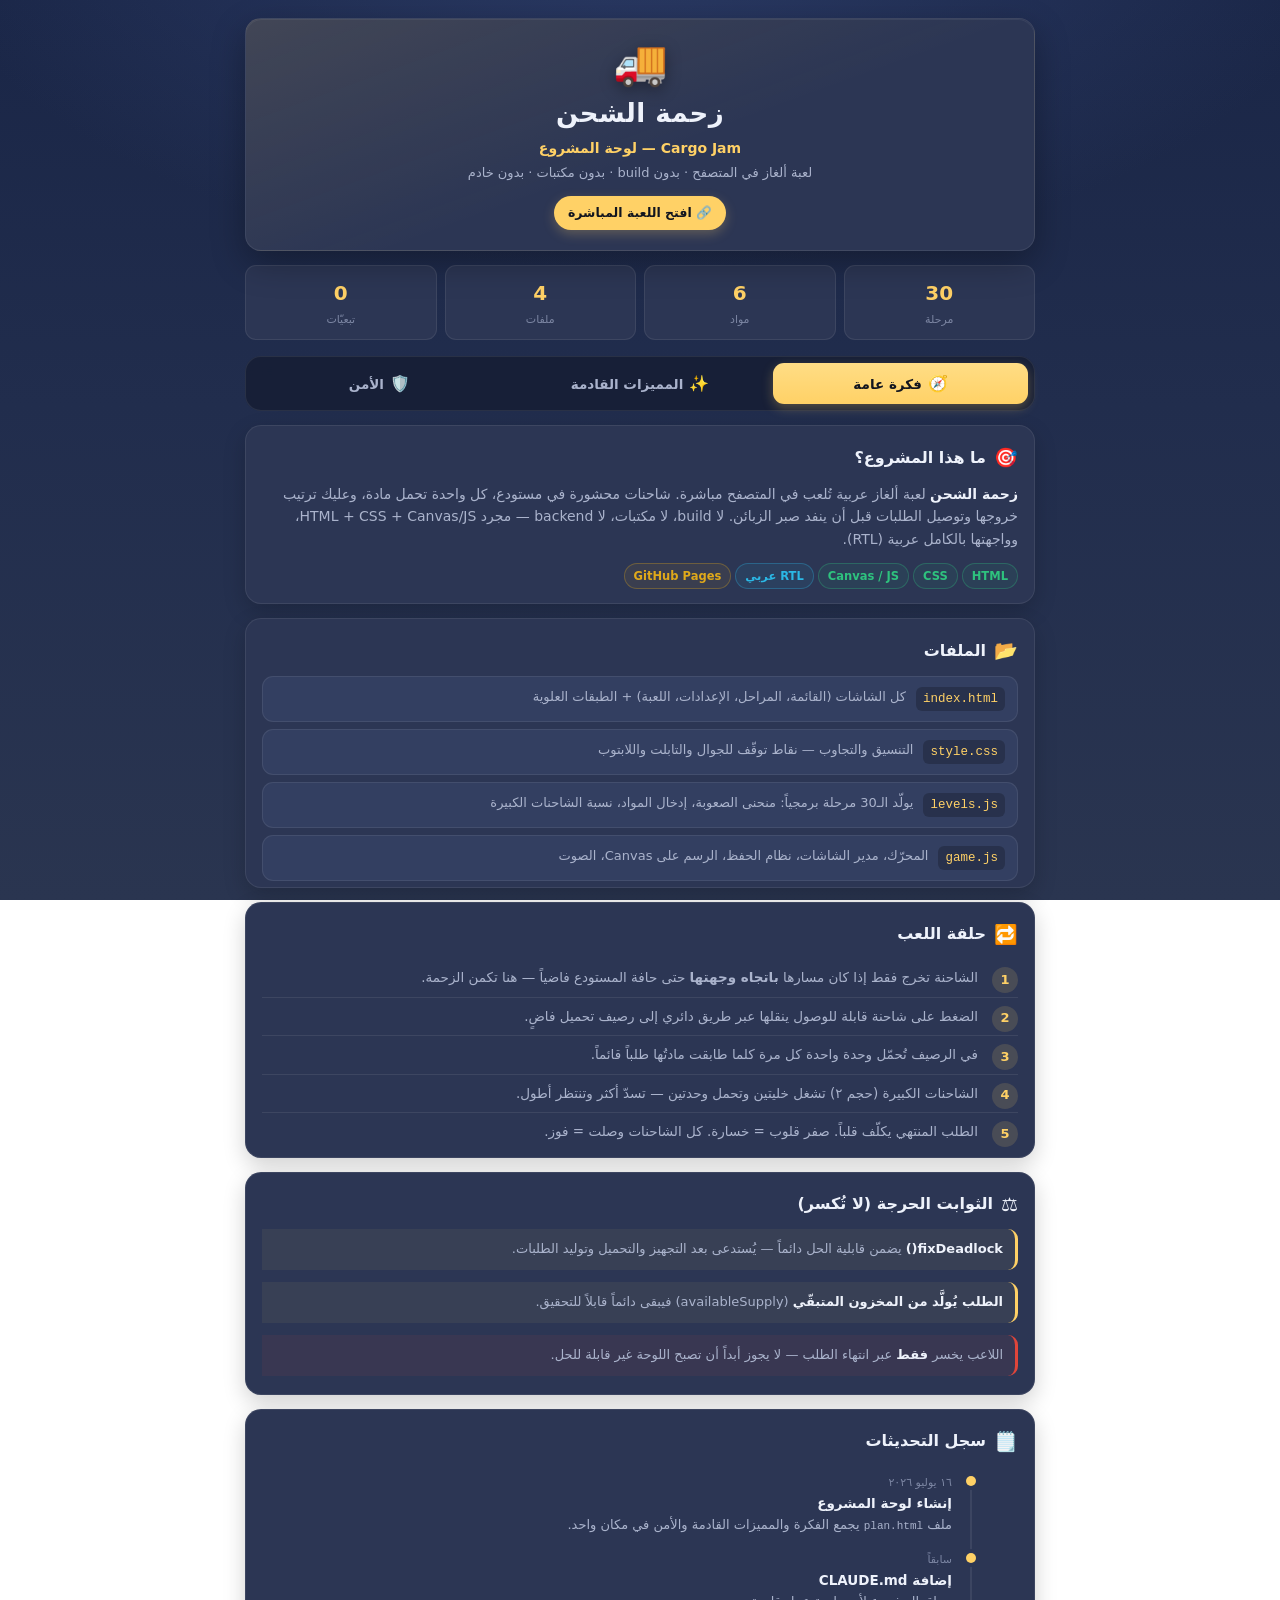
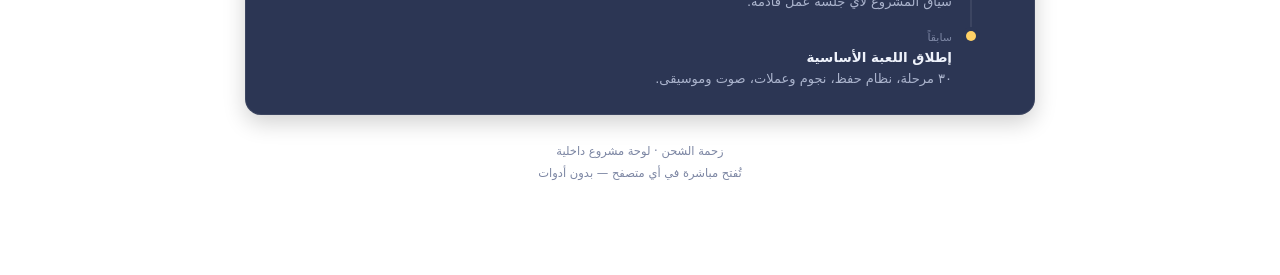
==== plan.html @ 8af2609c "Add project dashboard (plan.html): overview, roadmap, security tabs Co-Authored-By: Claude Opus 4.8 " ====
<!DOCTYPE html>
<html lang="ar" dir="rtl">
<head>
<meta charset="UTF-8" />
<meta name="viewport" content="width=device-width, initial-scale=1.0, viewport-fit=cover" />
<meta name="theme-color" content="#20305a" />
<title>لوحة مشروع — زحمة الشحن</title>
<style>
  :root{
    --bg-0:#1a2647; --bg-1:#212d4d; --bg-2:#2a3550;
    --card:#2c3654; --card-2:#333f61; --line:rgba(255,255,255,.08);
    --ink:#eef2fb; --ink-dim:#aab3cc; --ink-mut:#7c86a3;
    --gold:#ffd166; --gold-dim:#c8a44e;
    --green:#2ec27e; --amber:#e0a91a; --red:#e0453a; --blue:#2bb8e6;
    --radius:16px; --radius-sm:11px;
  }
  *{box-sizing:border-box; -webkit-tap-highlight-color:transparent;}
  html,body{margin:0; padding:0;}
  body{
    font-family:"Segoe UI", system-ui, -apple-system, "Helvetica Neue", Arial, sans-serif;
    color:var(--ink);
    background:
      radial-gradient(1200px 600px at 50% -10%, #2c3c68 0%, transparent 60%),
      linear-gradient(180deg, var(--bg-0) 0%, var(--bg-1) 45%, var(--bg-2) 100%);
    background-attachment:fixed;
    min-height:100dvh;
    line-height:1.6;
    -webkit-font-smoothing:antialiased;
  }
  .wrap{max-width:820px; margin:0 auto; padding:18px 15px 90px;}

  /* ---------- Header ---------- */
  .hero{
    text-align:center; padding:22px 16px 20px;
    background:linear-gradient(160deg, rgba(255,209,102,.10), rgba(255,209,102,0) 55%), var(--card);
    border:1px solid var(--line); border-radius:var(--radius);
    box-shadow:0 12px 34px rgba(0,0,0,.30);
    position:relative; overflow:hidden;
  }
  .hero::after{content:""; position:absolute; inset:0; border-radius:var(--radius);
    box-shadow:inset 0 1px 0 rgba(255,255,255,.06); pointer-events:none;}
  .hero .logo{font-size:44px; line-height:1; filter:drop-shadow(0 4px 8px rgba(0,0,0,.35));}
  .hero h1{margin:8px 0 2px; font-size:26px; letter-spacing:.5px;}
  .hero .sub{color:var(--gold); font-weight:700; font-size:14px; margin-bottom:4px;}
  .hero .tag{color:var(--ink-dim); font-size:13px;}
  .hero a.live{
    display:inline-flex; align-items:center; gap:6px; margin-top:12px;
    font-size:12.5px; font-weight:700; text-decoration:none;
    color:#12151f; background:var(--gold); padding:7px 14px; border-radius:999px;
    box-shadow:0 4px 12px rgba(255,209,102,.25);
  }

  /* ---------- Stat strip ---------- */
  .stats{display:grid; grid-template-columns:repeat(4,1fr); gap:8px; margin-top:14px;}
  .stat{background:var(--card); border:1px solid var(--line); border-radius:var(--radius-sm);
    padding:11px 6px; text-align:center;}
  .stat .n{font-size:20px; font-weight:800; color:var(--gold);}
  .stat .l{font-size:11px; color:var(--ink-mut); margin-top:2px;}

  /* ---------- Tabs ---------- */
  .tabs{position:sticky; top:8px; z-index:5; display:flex; gap:6px; margin:16px 0 14px;
    background:rgba(20,27,48,.72); backdrop-filter:blur(10px);
    padding:6px; border:1px solid var(--line); border-radius:var(--radius); }
  .tab{flex:1; border:0; cursor:pointer; font-family:inherit; font-weight:800; font-size:13.5px;
    color:var(--ink-dim); background:transparent; padding:11px 4px; border-radius:11px;
    transition:.18s; display:flex; align-items:center; justify-content:center; gap:6px;}
  .tab .ic{font-size:16px;}
  .tab[aria-selected="true"]{color:#12151f;
    background:linear-gradient(180deg, #ffdd85, var(--gold));
    box-shadow:0 4px 12px rgba(255,209,102,.28);}

  .panel{display:none; animation:fade .25s ease;}
  .panel.on{display:block;}
  @keyframes fade{from{opacity:0; transform:translateY(6px);} to{opacity:1; transform:none;}}

  /* ---------- Cards / sections ---------- */
  .card{background:var(--card); border:1px solid var(--line); border-radius:var(--radius);
    padding:16px 16px 6px; margin-bottom:14px; box-shadow:0 8px 22px rgba(0,0,0,.18);}
  .card > h3{margin:0 0 10px; font-size:16px; display:flex; align-items:center; gap:8px;}
  .card > h3 .ic{font-size:19px;}
  .card p{margin:0 0 12px; color:var(--ink-dim); font-size:14px;}
  .lead{color:var(--ink-dim); font-size:14.5px;}

  .pill{display:inline-block; font-size:11.5px; font-weight:700; padding:3px 9px; border-radius:999px;
    border:1px solid var(--line); color:var(--ink-dim); margin:0 0 8px 4px; background:rgba(255,255,255,.03);}
  .pill.g{color:var(--green); border-color:rgba(46,194,126,.3); background:rgba(46,194,126,.08);}
  .pill.a{color:var(--amber); border-color:rgba(224,169,26,.3); background:rgba(224,169,26,.08);}
  .pill.b{color:var(--blue); border-color:rgba(43,184,230,.3); background:rgba(43,184,230,.08);}

  /* file table */
  .files{display:flex; flex-direction:column; gap:7px;}
  .file{display:flex; gap:10px; align-items:flex-start; background:var(--card-2);
    border:1px solid var(--line); border-radius:11px; padding:10px 12px;}
  .file code{font-family:ui-monospace, "SF Mono", Menlo, monospace; font-size:12.5px;
    color:var(--gold); background:rgba(0,0,0,.22); padding:2px 7px; border-radius:6px; white-space:nowrap;}
  .file span{font-size:13px; color:var(--ink-dim);}

  /* loop steps */
  ol.loop{margin:0; padding:0; counter-reset:step; list-style:none;}
  ol.loop li{position:relative; padding:8px 40px 8px 4px; font-size:13.5px; color:var(--ink-dim);
    border-bottom:1px solid var(--line);}
  ol.loop li:last-child{border-bottom:0;}
  ol.loop li::before{counter-increment:step; content:counter(step);
    position:absolute; right:0; top:8px; width:26px; height:26px; border-radius:50%;
    background:rgba(255,209,102,.14); color:var(--gold); font-weight:800; font-size:13px;
    display:flex; align-items:center; justify-content:center;}

  .note{border-right:3px solid var(--gold); background:rgba(255,209,102,.06);
    padding:10px 12px; border-radius:0 10px 10px 0; font-size:13px; color:var(--ink-dim); margin-bottom:12px;}
  .note.warn{border-color:var(--red); background:rgba(224,69,58,.07);}
  .note b{color:var(--ink);}

  /* ---------- Task list ---------- */
  .group-h{display:flex; align-items:center; gap:9px; margin:18px 4px 9px; font-size:14px; font-weight:800;}
  .group-h .dot{width:9px; height:9px; border-radius:50%; box-shadow:0 0 0 4px rgba(255,255,255,.04);}
  .group-h .count{margin-inline-start:auto; font-size:12px; font-weight:700; color:var(--ink-mut);
    background:rgba(255,255,255,.05); padding:2px 9px; border-radius:999px;}

  .task{display:flex; gap:11px; align-items:flex-start; background:var(--card);
    border:1px solid var(--line); border-radius:12px; padding:12px 13px; margin-bottom:8px;
    cursor:pointer; transition:.15s; user-select:none;}
  .task:active{transform:scale(.99);}
  .task .box{flex:0 0 auto; width:22px; height:22px; border-radius:7px; margin-top:1px;
    border:2px solid var(--ink-mut); display:flex; align-items:center; justify-content:center;
    font-size:14px; color:#12151f; transition:.15s;}
  .task .body{flex:1;}
  .task .t{font-size:14px; font-weight:700; color:var(--ink);}
  .task .d{font-size:12.5px; color:var(--ink-mut); margin-top:2px;}
  .task[data-done="1"]{opacity:.62;}
  .task[data-done="1"] .box{background:var(--green); border-color:var(--green);}
  .task[data-done="1"] .t{text-decoration:line-through; text-decoration-color:var(--ink-mut);}
  .task .tag{font-size:10.5px; font-weight:700; padding:2px 7px; border-radius:999px; margin-top:6px;
    display:inline-block; background:rgba(255,255,255,.05); color:var(--ink-dim);}

  .progressbar{height:8px; border-radius:999px; background:rgba(0,0,0,.28); overflow:hidden; margin:2px 0 4px;}
  .progressbar > i{display:block; height:100%; border-radius:999px;
    background:linear-gradient(90deg, var(--green), #7ee0af); transition:width .4s ease;}

  .foot{text-align:center; color:var(--ink-mut); font-size:11.5px; margin-top:26px; line-height:1.9;}
  .reset{background:none; border:1px solid var(--line); color:var(--ink-mut); font-family:inherit;
    font-size:11.5px; padding:5px 12px; border-radius:999px; cursor:pointer; margin-top:8px;}

  /* changelog */
  .log li{list-style:none; position:relative; padding:0 18px 14px; font-size:13px; color:var(--ink-dim);
    border-right:2px solid var(--line); margin-right:6px;}
  .log li:last-child{border-right-color:transparent; padding-bottom:2px;}
  .log li::before{content:""; position:absolute; right:-6px; top:4px; width:10px; height:10px;
    border-radius:50%; background:var(--gold); box-shadow:0 0 0 4px var(--card);}
  .log li b{color:var(--ink); display:block; font-size:13.5px;}
  .log li .date{color:var(--ink-mut); font-size:11px;}

  @media (max-width:420px){
    .hero h1{font-size:23px;}
    .tab span.txt{display:none;}
    .tab{padding:12px 4px;}
    .stat .n{font-size:18px;}
  }
</style>
</head>
<body>
<div class="wrap">

  <!-- ============ HERO ============ -->
  <header class="hero">
    <div class="logo">🚚</div>
    <h1>زحمة الشحن</h1>
    <div class="sub">Cargo Jam — لوحة المشروع</div>
    <div class="tag">لعبة ألغاز في المتصفح · بدون build · بدون مكتبات · بدون خادم</div>
    <a class="live" href="https://abdullahhinaidi.github.io/cargo-jam/" target="_blank" rel="noopener">🔗 افتح اللعبة المباشرة</a>
  </header>

  <div class="stats">
    <div class="stat"><div class="n">30</div><div class="l">مرحلة</div></div>
    <div class="stat"><div class="n">6</div><div class="l">مواد</div></div>
    <div class="stat"><div class="n">4</div><div class="l">ملفات</div></div>
    <div class="stat"><div class="n">0</div><div class="l">تبعيّات</div></div>
  </div>

  <!-- ============ TABS ============ -->
  <nav class="tabs" role="tablist">
    <button class="tab" role="tab" aria-selected="true" data-tab="overview"><span class="ic">🧭</span><span class="txt">فكرة عامة</span></button>
    <button class="tab" role="tab" aria-selected="false" data-tab="features"><span class="ic">✨</span><span class="txt">المميزات القادمة</span></button>
    <button class="tab" role="tab" aria-selected="false" data-tab="security"><span class="ic">🛡️</span><span class="txt">الأمن</span></button>
  </nav>

  <!-- ============ PANEL: OVERVIEW ============ -->
  <section class="panel on" id="overview">
    <div class="card">
      <h3><span class="ic">🎯</span> ما هذا المشروع؟</h3>
      <p class="lead"><b style="color:var(--ink)">زحمة الشحن</b> لعبة ألغاز عربية تُلعب في المتصفح مباشرة. شاحنات محشورة في مستودع، كل واحدة تحمل مادة، وعليك ترتيب خروجها وتوصيل الطلبات قبل أن ينفد صبر الزبائن. لا build، لا مكتبات، لا backend — مجرد HTML + CSS + Canvas/JS، وواجهتها بالكامل عربية (RTL).</p>
      <span class="pill g">HTML</span><span class="pill g">CSS</span><span class="pill g">Canvas / JS</span><span class="pill b">RTL عربي</span><span class="pill a">GitHub Pages</span>
    </div>

    <div class="card">
      <h3><span class="ic">📂</span> الملفات</h3>
      <div class="files">
        <div class="file"><code>index.html</code><span>كل الشاشات (القائمة، المراحل، الإعدادات، اللعبة) + الطبقات العلوية</span></div>
        <div class="file"><code>style.css</code><span>التنسيق والتجاوب — نقاط توقّف للجوال والتابلت واللابتوب</span></div>
        <div class="file"><code>levels.js</code><span>يولّد الـ30 مرحلة برمجياً: منحنى الصعوبة، إدخال المواد، نسبة الشاحنات الكبيرة</span></div>
        <div class="file"><code>game.js</code><span>المحرّك، مدير الشاشات، نظام الحفظ، الرسم على Canvas، الصوت</span></div>
      </div>
    </div>

    <div class="card">
      <h3><span class="ic">🔁</span> حلقة اللعب</h3>
      <ol class="loop">
        <li>الشاحنة تخرج فقط إذا كان مسارها <b>باتجاه وجهتها</b> حتى حافة المستودع فاضياً — هنا تكمن الزحمة.</li>
        <li>الضغط على شاحنة قابلة للوصول ينقلها عبر طريق دائري إلى رصيف تحميل فاضٍ.</li>
        <li>في الرصيف تُحمّل وحدة واحدة كل مرة كلما طابقت مادتُها طلباً قائماً.</li>
        <li>الشاحنات الكبيرة (حجم ٢) تشغل خليتين وتحمل وحدتين — تسدّ أكثر وتنتظر أطول.</li>
        <li>الطلب المنتهي يكلّف قلباً. صفر قلوب = خسارة. كل الشاحنات وصلت = فوز.</li>
      </ol>
    </div>

    <div class="card">
      <h3><span class="ic">⚖️</span> الثوابت الحرجة (لا تُكسر)</h3>
      <div class="note"><b>fixDeadlock()</b> يضمن قابلية الحل دائماً — يُستدعى بعد التجهيز والتحميل وتوليد الطلبات.</div>
      <div class="note"><b>الطلب يُولَّد من المخزون المتبقّي</b> (availableSupply) فيبقى دائماً قابلاً للتحقيق.</div>
      <div class="note warn">اللاعب يخسر <b>فقط</b> عبر انتهاء الطلب — لا يجوز أبداً أن تصبح اللوحة غير قابلة للحل.</div>
    </div>

    <div class="card">
      <h3><span class="ic">🗒️</span> سجل التحديثات</h3>
      <ul class="log">
        <li><span class="date">١٦ يوليو ٢٠٢٦</span><b>إنشاء لوحة المشروع</b>ملف <code style="font-size:11px">plan.html</code> يجمع الفكرة والمميزات القادمة والأمن في مكان واحد.</li>
        <li><span class="date">سابقاً</span><b>إضافة CLAUDE.md</b>سياق المشروع لأي جلسة عمل قادمة.</li>
        <li><span class="date">سابقاً</span><b>إطلاق اللعبة الأساسية</b>٣٠ مرحلة، نظام حفظ، نجوم وعملات، صوت وموسيقى.</li>
      </ul>
    </div>
  </section>

  <!-- ============ PANEL: FEATURES ============ -->
  <section class="panel" id="features">
    <div class="card">
      <h3><span class="ic">✨</span> خارطة الطريق</h3>
      <p>قائمة مهام حيّة — اضغط أي مهمة لتحدّدها كمنجزة. الحالة تُحفظ على جهازك تلقائياً.</p>
      <div class="progressbar"><i id="pbar"></i></div>
      <div style="display:flex; justify-content:space-between; font-size:12px; color:var(--ink-mut);">
        <span id="pct">0%</span><span id="pfrac">0 / 0 منجز</span>
      </div>
    </div>

    <div id="tasklist"><!-- filled by JS --></div>

    <div style="text-align:center">
      <button class="reset" id="resetTasks">↺ إعادة ضبط الحالة</button>
    </div>
  </section>

  <!-- ============ PANEL: SECURITY ============ -->
  <section class="panel" id="security">
    <div class="card">
      <h3><span class="ic">🛡️</span> الوضع الأمني الحالي</h3>
      <p>سطح الهجوم هنا <b style="color:var(--green)">ضئيل جداً</b> بحكم طبيعة المشروع: صفحة ثابتة تعمل بالكامل في المتصفح.</p>
      <span class="pill g">✓ بدون خادم</span><span class="pill g">✓ بدون مكتبات خارجية</span><span class="pill g">✓ بدون بيانات حساسة</span><span class="pill g">✓ HTTPS عبر GitHub Pages</span>
    </div>

    <div class="card">
      <h3><span class="ic">🔍</span> ملاحظات على الشيفرة</h3>
      <div class="note"><b>innerHTML في buildLevelSelect:</b> يُبنى من أرقام المراحل فقط — لا مدخلات مستخدم، فهو آمن حالياً.</div>
      <div class="note"><b>الوصول للتخزين:</b> كل عمليات <code style="font-size:11px">localStorage</code> ملفوفة بـ try/catch، فلا تُعطّل اللعبة لو مُنع التخزين.</div>
      <div class="note"><b>لا سكربتات خارجية:</b> كل الأصول محلّية — لا خطر سلسلة توريد (supply chain).</div>
    </div>

    <div class="card">
      <h3><span class="ic">✅</span> قائمة تحقّق أمنية</h3>
      <div id="seclist"><!-- filled by JS --></div>
    </div>

    <div class="card">
      <h3><span class="ic">⚠️</span> انتبه مستقبلاً</h3>
      <div class="note warn">أي ميزة تعرض <b>نصاً من المستخدم</b> (اسم لاعب، محرر مراحل، مشاركة روابط) يجب أن تُنظَّف أو تُعرض عبر <code style="font-size:11px">textContent</code> لا <code style="font-size:11px">innerHTML</code> لتفادي XSS.</div>
      <div class="note warn">أي <b>حفظ سحابي</b> أو backend مستقبلي يغيّر نموذج التهديد كلياً — يستلزم مصادقة، تحقّق من المدخلات، وحدود معدّل.</div>
    </div>
  </section>

  <div class="foot">
    زحمة الشحن · لوحة مشروع داخلية<br>
    تُفتح مباشرة في أي متصفح — بدون أدوات
  </div>
</div>

<script>
/* ---------- Data ---------- */
const GROUPS = [
  { key:'done', title:'الأساس (منجز)', color:'#2ec27e', items:[
    { id:'d1', t:'٣٠ مرحلة بمنحنى صعوبة', d:'توليد برمجي مع إدخال تدريجي للمواد', done:true },
    { id:'d2', t:'ضمان قابلية الحل', d:'نظام fixDeadlock يمنع أي لوحة غير قابلة للحل', done:true },
    { id:'d3', t:'الحفظ التلقائي', d:'التقدّم والنجوم والعملات في localStorage', done:true },
    { id:'d4', t:'الصوت والموسيقى', d:'مؤثرات + لحن خلفية هادئ عبر Web Audio', done:true },
    { id:'d5', t:'واجهة عربية RTL متجاوبة', d:'جوال / تابلت / لابتوب', done:true },
    { id:'d6', t:'نظام النجوم والعملات', d:'حتى ٣ نجوم لكل مرحلة حسب القلوب المتبقية', done:true },
  ]},
  { key:'soon', title:'تحسينات قريبة', color:'#ffd166', items:[
    { id:'s1', t:'زر تراجع (Undo)', d:'التراجع عن آخر حركة نقل شاحنة', tag:'سهل' },
    { id:'s2', t:'شرح تفاعلي للمرحلة الأولى', d:'تعليم اللاعب الجديد آلية الجرّ والأرصفة', tag:'متوسط' },
    { id:'s3', t:'تحسين نظام التلميح', d:'إبراز الشاحنة المقترحة بوضوح أكبر بدل الاهتزاز فقط', tag:'سهل' },
    { id:'s4', t:'اهتزاز الجوال (Haptics)', d:'ذبذبة خفيفة عند التحميل/الخسارة على الأجهزة الداعمة', tag:'سهل' },
  ]},
  { key:'feat', title:'مميزات جديدة', color:'#2bb8e6', items:[
    { id:'f1', t:'إحصائيات اللاعب', d:'الوقت، عدد الحركات، أفضل نتيجة لكل مرحلة', tag:'متوسط' },
    { id:'f2', t:'تحدي يومي', d:'مرحلة عشوائية بذرة اليوم يلعبها الجميع', tag:'متوسط' },
    { id:'f3', t:'سمات وألوان', d:'ثيمات قابلة للتبديل من الإعدادات', tag:'متوسط' },
    { id:'f4', t:'محرّر مراحل', d:'رصف الشاحنات يدوياً ومشاركة رمز المرحلة', tag:'كبير' },
    { id:'f5', t:'تبديل اللغة (عربي/إنجليزي)', d:'دعم واجهة ثنائية اللغة', tag:'متوسط' },
  ]},
  { key:'polish', title:'جودة وتلميع', color:'#a8b0c8', items:[
    { id:'p1', t:'اختبار آلي للـ٣٠ مرحلة', d:'play-through headless يثبت أن كل مرحلة تُحل', tag:'مهم' },
    { id:'p2', t:'تحسين إمكانية الوصول', d:'تباين ألوان، أحجام لمس، قارئ شاشة', tag:'متوسط' },
    { id:'p3', t:'تحسين الأداء على الأجهزة الضعيفة', d:'تقليل إعادة الرسم عند الخمول', tag:'متوسط' },
  ]},
];

const SEC = [
  { id:'x1', t:'إضافة Content-Security-Policy', d:'وسم meta يمنع تحميل أي مصدر خارجي', done:false },
  { id:'x2', t:'مراجعة كل استخدامات innerHTML', d:'التأكد أنها لا تعرض مدخلات مستخدم أبداً', done:true },
  { id:'x3', t:'HTTPS إجباري', d:'GitHub Pages يفرضه افتراضياً', done:true },
  { id:'x4', t:'لا أسرار في الشيفرة', d:'لا مفاتيح ولا رموز — لا حاجة لأي منها', done:true },
];

/* ---------- Persistence ---------- */
const KEY = 'cargojam_plan';
let state = {};
try { state = JSON.parse(localStorage.getItem(KEY)) || {}; } catch(e){ state = {}; }
function save(){ try { localStorage.setItem(KEY, JSON.stringify(state)); } catch(e){} }
function isDone(item){ return (item.id in state) ? state[item.id] : !!item.done; }

/* ---------- Render task list ---------- */
function taskEl(item, onToggle){
  const done = isDone(item);
  const d = document.createElement('div');
  d.className = 'task'; d.dataset.done = done ? '1' : '0';
  d.innerHTML =
    '<div class="box">'+(done?'✓':'')+'</div>'+
    '<div class="body"><div class="t"></div>'+
      '<div class="d"></div>'+
      (item.tag ? '<span class="tag">'+item.tag+'</span>' : '')+
    '</div>';
  d.querySelector('.t').textContent = item.t;
  d.querySelector('.d').textContent = item.d;
  d.addEventListener('click', () => {
    const now = !(d.dataset.done === '1');
    state[item.id] = now; save();
    d.dataset.done = now ? '1' : '0';
    d.querySelector('.box').textContent = now ? '✓' : '';
    onToggle();
  });
  return d;
}

function renderTasks(){
  const host = document.getElementById('tasklist'); host.innerHTML = '';
  let total = 0, done = 0;
  GROUPS.forEach(g => {
    const gd = g.items.filter(isDone).length;
    total += g.items.length; done += gd;
    const h = document.createElement('div');
    h.className = 'group-h';
    h.innerHTML = '<span class="dot" style="background:'+g.color+'"></span>'+
      '<span>'+g.title+'</span><span class="count">'+gd+' / '+g.items.length+'</span>';
    host.appendChild(h);
    g.items.forEach(it => host.appendChild(taskEl(it, updateProgress)));
  });
  updateProgress();
}

function updateProgress(){
  let total = 0, done = 0;
  GROUPS.forEach(g => g.items.forEach(it => { total++; if(isDone(it)) done++; }));
  const pct = total ? Math.round(done/total*100) : 0;
  document.getElementById('pbar').style.width = pct + '%';
  document.getElementById('pct').textContent = pct + '%';
  document.getElementById('pfrac').textContent = done + ' / ' + total + ' منجز';
  // refresh group counts
  document.querySelectorAll('.group-h').forEach((h, i) => {
    const g = GROUPS[i]; if(!g) return;
    h.querySelector('.count').textContent = g.items.filter(isDone).length + ' / ' + g.items.length;
  });
}

function renderSec(){
  const host = document.getElementById('seclist'); host.innerHTML = '';
  SEC.forEach(it => host.appendChild(taskEl(it, ()=>{})));
}

document.getElementById('resetTasks').addEventListener('click', () => {
  GROUPS.forEach(g => g.items.forEach(it => { delete state[it.id]; }));
  save(); renderTasks();
});

/* ---------- Tabs ---------- */
document.querySelectorAll('.tab').forEach(btn => {
  btn.addEventListener('click', () => {
    document.querySelectorAll('.tab').forEach(b => b.setAttribute('aria-selected', b === btn ? 'true' : 'false'));
    document.querySelectorAll('.panel').forEach(p => p.classList.toggle('on', p.id === btn.dataset.tab));
    window.scrollTo({top:0, behavior:'smooth'});
  });
});

renderTasks();
renderSec();
</script>
</body>
</html>
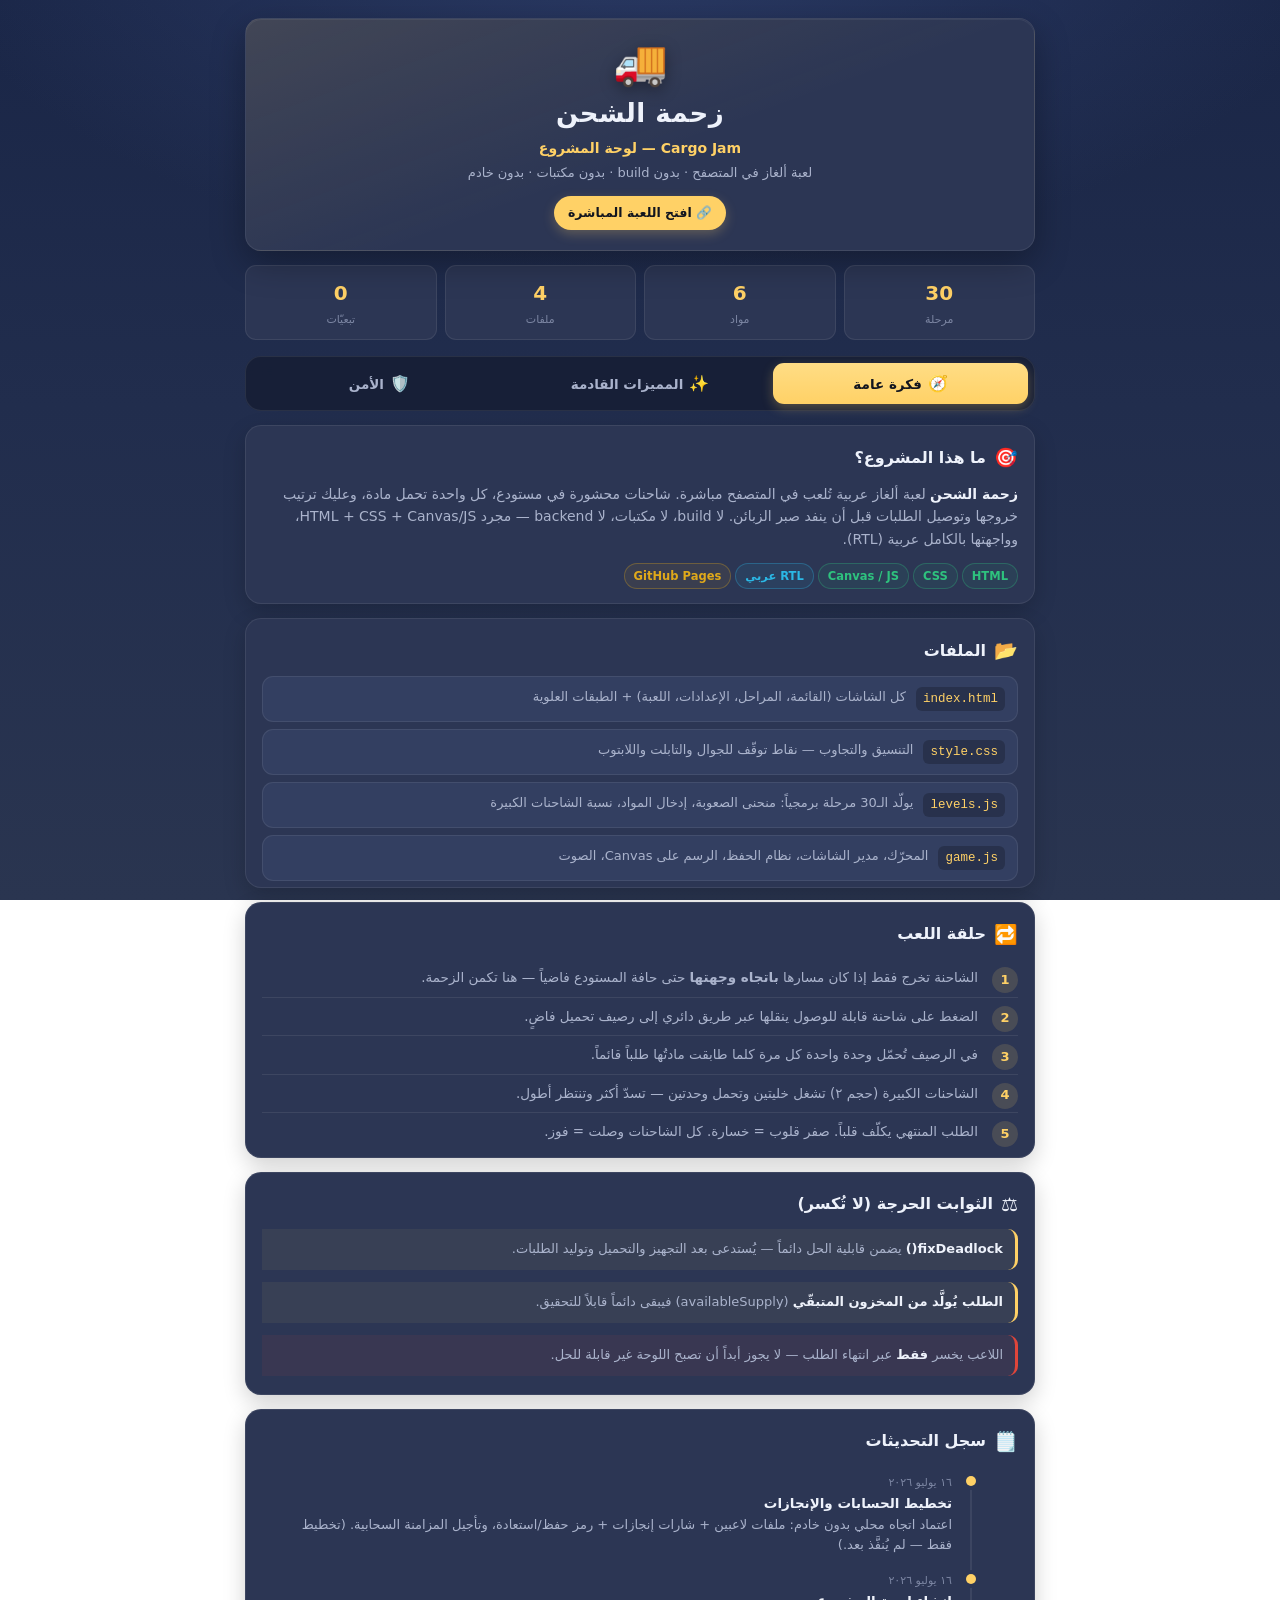
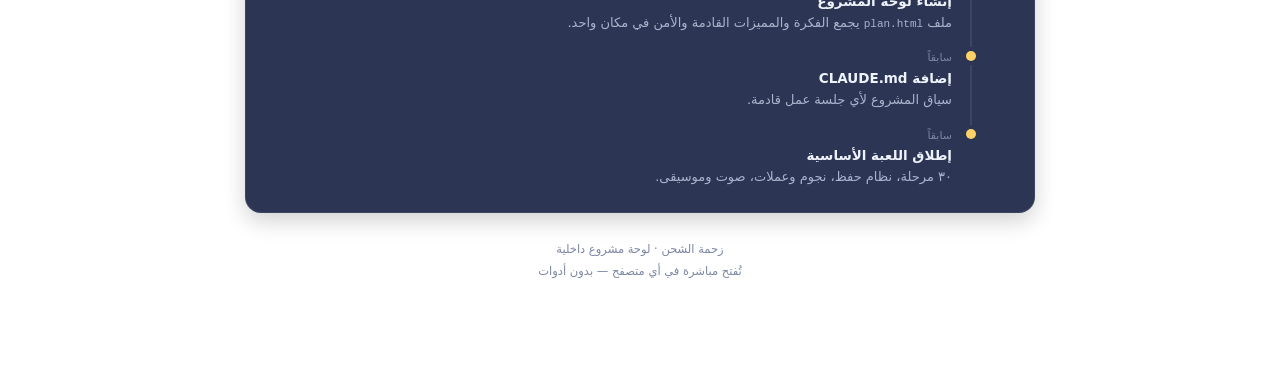
==== commit 497cc835: "Record accounts & achievements planning decision in project dashboard Add 'حسابات وتقدّم اللاعب' roa" ====
--- a/plan.html
+++ b/plan.html
@@ -222,6 +222,7 @@
     <div class="card">
       <h3><span class="ic">🗒️</span> سجل التحديثات</h3>
       <ul class="log">
+        <li><span class="date">١٦ يوليو ٢٠٢٦</span><b>تخطيط الحسابات والإنجازات</b>اعتماد اتجاه محلي بدون خادم: ملفات لاعبين + شارات إنجازات + رمز حفظ/استعادة، وتأجيل المزامنة السحابية. (تخطيط فقط — لم يُنفَّذ بعد.)</li>
         <li><span class="date">١٦ يوليو ٢٠٢٦</span><b>إنشاء لوحة المشروع</b>ملف <code style="font-size:11px">plan.html</code> يجمع الفكرة والمميزات القادمة والأمن في مكان واحد.</li>
         <li><span class="date">سابقاً</span><b>إضافة CLAUDE.md</b>سياق المشروع لأي جلسة عمل قادمة.</li>
         <li><span class="date">سابقاً</span><b>إطلاق اللعبة الأساسية</b>٣٠ مرحلة، نظام حفظ، نجوم وعملات، صوت وموسيقى.</li>
@@ -238,6 +239,14 @@
       <div style="display:flex; justify-content:space-between; font-size:12px; color:var(--ink-mut);">
         <span id="pct">0%</span><span id="pfrac">0 / 0 منجز</span>
       </div>
+    </div>
+
+    <div class="card" style="border-color:rgba(185,140,255,.35); background:linear-gradient(160deg, rgba(185,140,255,.10), rgba(185,140,255,0) 55%), var(--card);">
+      <h3><span class="ic">🧩</span> قرار الجلسة — الحسابات والإنجازات</h3>
+      <p>اتفقنا على بناء <b style="color:var(--ink)">حساب اللاعب محلياً</b> ليحتفظ كل لاعب بتقدّمه وإنجازاته دون إعادة، مع البقاء ضمن مبدأ «بدون خادم».</p>
+      <div class="note"><b>المُعتمد أولاً:</b> ملفات لاعبين محلية + نظام إنجازات (شارات) + رمز حفظ/استعادة للنقل بين الأجهزة يدوياً.</div>
+      <div class="note warn"><b>مؤجّل:</b> المزامنة السحابية (حساب حقيقي) — تكسر مبدأ «بدون خادم» وتضيف تبعية خارجية، نعيد النظر فيها لاحقاً.</div>
+      <span class="pill b">بدون خادم</span><span class="pill g">localStorage</span><span class="pill a">تُرحَّل من الحفظ القديم تلقائياً</span>
     </div>
 
     <div id="tasklist"><!-- filled by JS --></div>
@@ -296,6 +305,13 @@
     { id:'s2', t:'شرح تفاعلي للمرحلة الأولى', d:'تعليم اللاعب الجديد آلية الجرّ والأرصفة', tag:'متوسط' },
     { id:'s3', t:'تحسين نظام التلميح', d:'إبراز الشاحنة المقترحة بوضوح أكبر بدل الاهتزاز فقط', tag:'سهل' },
     { id:'s4', t:'اهتزاز الجوال (Haptics)', d:'ذبذبة خفيفة عند التحميل/الخسارة على الأجهزة الداعمة', tag:'سهل' },
+  ]},
+  { key:'account', title:'حسابات وتقدّم اللاعب', color:'#b98cff', items:[
+    { id:'a1', t:'ملفات لاعبين محلية', d:'كل لاعب باسمه ونجومه على نفس الجهاز — مثالي للأطفال', tag:'سهل · بدون خادم' },
+    { id:'a2', t:'نظام الإنجازات (شارات)', d:'أوسمة تُفتح: أول توصيلة، ١٠ مراحل، ثلاث نجوم، مرحلة بلا خسارة قلب...', tag:'متوسط' },
+    { id:'a3', t:'رمز حفظ/استعادة', d:'نسخ رمز التقدّم ولصقه على جهاز آخر — نقل يدوي بلا خادم', tag:'متوسط · بدون خادم' },
+    { id:'a4', t:'سلسلة أيام اللعب (Streak)', d:'عدّاد أيام متتالية يحفّز العودة اليومية', tag:'سهل' },
+    { id:'a5', t:'مزامنة سحابية (حساب حقيقي)', d:'تسجيل دخول + حفظ تلقائي بين الأجهزة عبر خدمة خارجية', tag:'كبير · يتطلب خادم' },
   ]},
   { key:'feat', title:'مميزات جديدة', color:'#2bb8e6', items:[
     { id:'f1', t:'إحصائيات اللاعب', d:'الوقت، عدد الحركات، أفضل نتيجة لكل مرحلة', tag:'متوسط' },
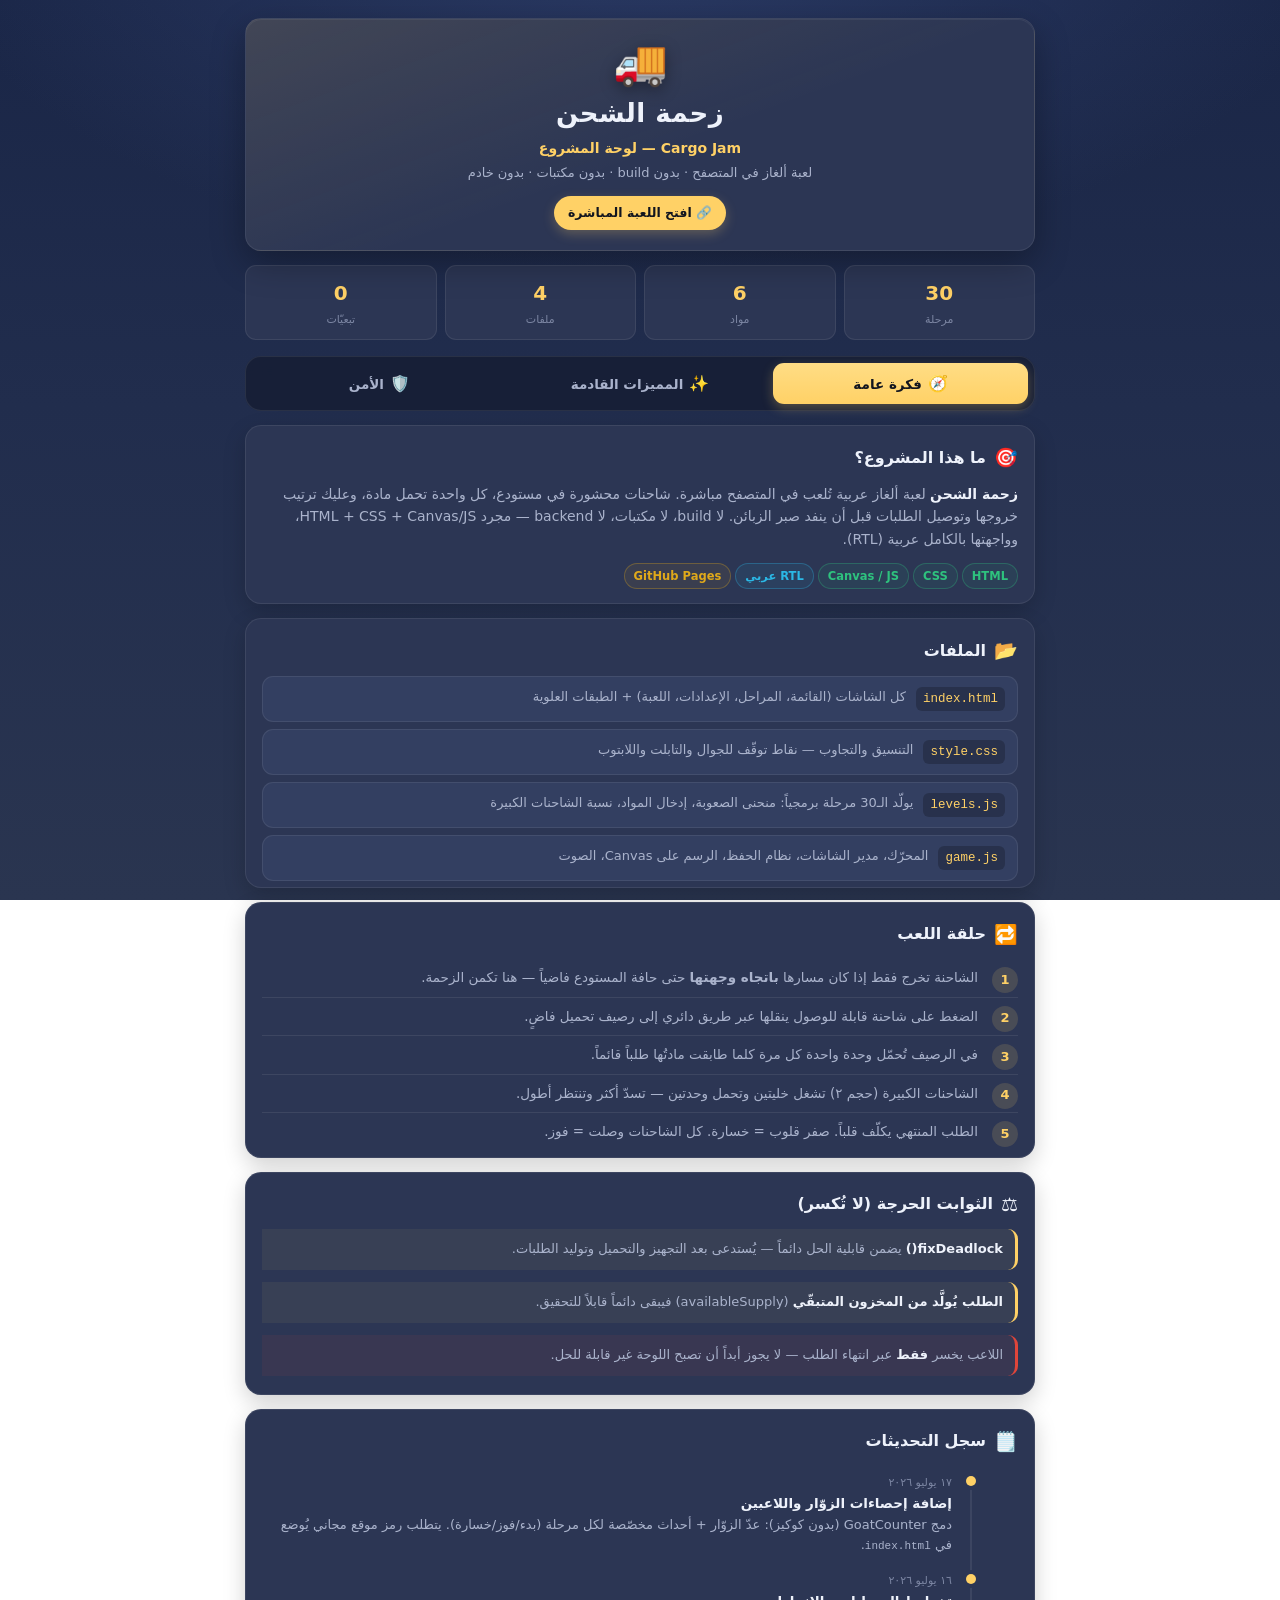
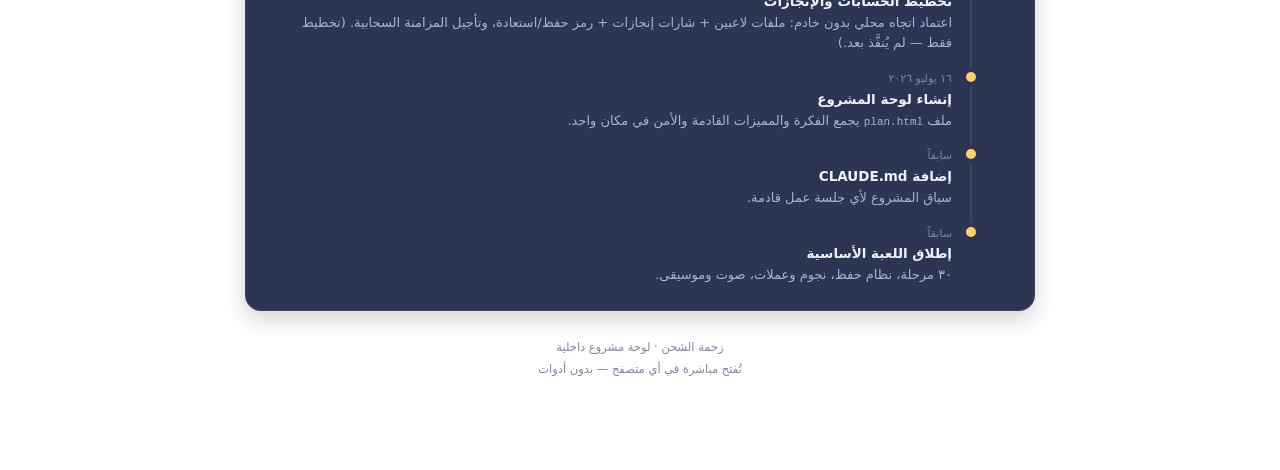
==== commit b0d2379e: "Add terrain obstacles + 5 test levels (rock, water, building) Introduces an obstacle layer so a leve" ====
--- a/plan.html
+++ b/plan.html
@@ -222,6 +222,7 @@
     <div class="card">
       <h3><span class="ic">🗒️</span> سجل التحديثات</h3>
       <ul class="log">
+        <li><span class="date">١٧ يوليو ٢٠٢٦</span><b>إضافة إحصاءات الزوّار واللاعبين</b>دمج GoatCounter (بدون كوكيز): عدّ الزوّار + أحداث مخصّصة لكل مرحلة (بدء/فوز/خسارة). يتطلب رمز موقع مجاني يُوضع في <code style="font-size:11px">index.html</code>.</li>
         <li><span class="date">١٦ يوليو ٢٠٢٦</span><b>تخطيط الحسابات والإنجازات</b>اعتماد اتجاه محلي بدون خادم: ملفات لاعبين + شارات إنجازات + رمز حفظ/استعادة، وتأجيل المزامنة السحابية. (تخطيط فقط — لم يُنفَّذ بعد.)</li>
         <li><span class="date">١٦ يوليو ٢٠٢٦</span><b>إنشاء لوحة المشروع</b>ملف <code style="font-size:11px">plan.html</code> يجمع الفكرة والمميزات القادمة والأمن في مكان واحد.</li>
         <li><span class="date">سابقاً</span><b>إضافة CLAUDE.md</b>سياق المشروع لأي جلسة عمل قادمة.</li>
@@ -268,7 +269,7 @@
       <h3><span class="ic">🔍</span> ملاحظات على الشيفرة</h3>
       <div class="note"><b>innerHTML في buildLevelSelect:</b> يُبنى من أرقام المراحل فقط — لا مدخلات مستخدم، فهو آمن حالياً.</div>
       <div class="note"><b>الوصول للتخزين:</b> كل عمليات <code style="font-size:11px">localStorage</code> ملفوفة بـ try/catch، فلا تُعطّل اللعبة لو مُنع التخزين.</div>
-      <div class="note"><b>لا سكربتات خارجية:</b> كل الأصول محلّية — لا خطر سلسلة توريد (supply chain).</div>
+      <div class="note"><b>سكربت خارجي وحيد:</b> إحصاءات GoatCounter من <code style="font-size:11px">gc.zgo.at</code> فقط — بدون كوكيز ولا بيانات شخصية. ما عداه كل الأصول محلّية.</div>
     </div>
 
     <div class="card">
@@ -328,7 +329,7 @@
 ];
 
 const SEC = [
-  { id:'x1', t:'إضافة Content-Security-Policy', d:'وسم meta يمنع تحميل أي مصدر خارجي', done:false },
+  { id:'x1', t:'إضافة Content-Security-Policy', d:'وسم meta يسمح بالذات + نطاق GoatCounter (gc.zgo.at) فقط', done:false },
   { id:'x2', t:'مراجعة كل استخدامات innerHTML', d:'التأكد أنها لا تعرض مدخلات مستخدم أبداً', done:true },
   { id:'x3', t:'HTTPS إجباري', d:'GitHub Pages يفرضه افتراضياً', done:true },
   { id:'x4', t:'لا أسرار في الشيفرة', d:'لا مفاتيح ولا رموز — لا حاجة لأي منها', done:true },
